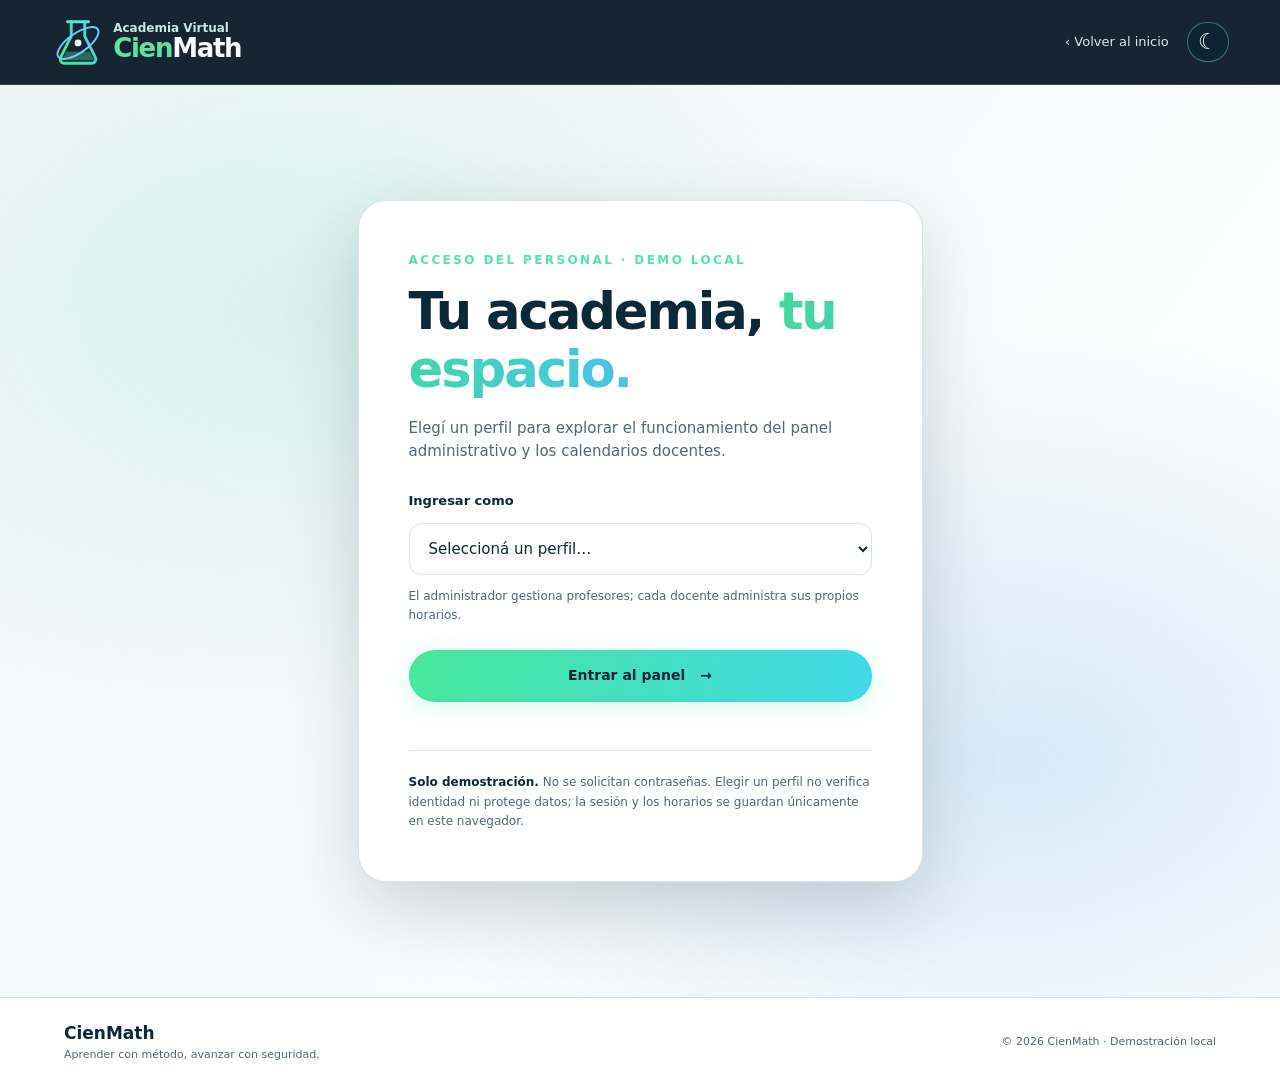
==== acceso.html @ b549e8f7 "Initial commit" ====
<!doctype html>
<html lang="es">
<head>
<meta charset="utf-8"><meta name="viewport" content="width=device-width,initial-scale=1">
<title>CienMath | Acceso del personal · Demo</title>
<script src="js/theme.js"></script>
<link rel="stylesheet" href="css/lobby.css"><link rel="stylesheet" href="css/acceso.css">
</head>
<body>
<header class="lobby-header"><div class="header-inner">
  <a class="identity" href="index.html" aria-label="Volver a CienMath"><svg class="identity-icon" viewBox="0 0 56 56" aria-hidden="true"><defs><linearGradient id="logoG" x1="0" x2="1" y1="1" y2="0"><stop stop-color="#45e88c"/><stop offset="1" stop-color="#43d7f5"/></linearGradient></defs><path d="M21 7v15L10 44a4 4 0 0 0 3.6 6h28.8a4 4 0 0 0 3.6-6L35 22V7" fill="none" stroke="url(#logoG)" stroke-width="3" stroke-linecap="round"/><path d="M16 38h24l5 9H11z" fill="#40e49e" opacity=".38"/><path d="M17 7h22" stroke="#55e5d8" stroke-width="3" stroke-linecap="round"/><ellipse cx="28" cy="29" rx="25" ry="10" fill="none" stroke="#70c9ff" stroke-width="2" transform="rotate(-35 28 29)"/><circle cx="28" cy="29" r="3.5" fill="#f3ffff"/></svg><span class="identity-type"><small>Academia Virtual</small><strong><em>Cien</em>Math</strong></span></a>
  <div class="access-header-right"><a class="access-home" href="index.html">‹ Volver al inicio</a><button class="theme-control" data-theme-toggle aria-label="Cambiar tema" type="button">☾</button></div>
</div></header>
<main class="access-main">
  <div class="access-aura" aria-hidden="true"></div>
  <section class="access-panel" aria-labelledby="access-title">
    <p class="kicker">ACCESO DEL PERSONAL · DEMO LOCAL</p>
    <h1 id="access-title">Tu academia, <span>tu espacio.</span></h1>
    <p class="access-intro">Elegí un perfil para explorar el funcionamiento del panel administrativo y los calendarios docentes.</p>
    <form id="access-form">
      <label for="access-profile">Ingresar como</label>
      <select id="access-profile" required aria-describedby="access-role-hint"></select>
      <p id="access-role-hint" class="access-hint">El administrador gestiona profesores; cada docente administra sus propios horarios.</p>
      <button class="cta primary access-submit" type="submit">Entrar al panel <span aria-hidden="true">→</span></button>
      <p id="access-feedback" role="status" aria-live="polite" class="access-feedback"></p>
    </form>
    <div class="access-notice"><strong>Solo demostración.</strong> No se solicitan contraseñas. Elegir un perfil no verifica identidad ni protege datos; la sesión y los horarios se guardan únicamente en este navegador.</div>
  </section>
</main>
<footer class="lobby-footer"><div class="footer-inner"><div><strong>CienMath</strong><span>Aprender con método, avanzar con seguridad.</span></div><small>© 2026 CienMath · Demostración local</small></div></footer>
<script type="module" src="js/acceso.js"></script>
</body></html>
---- css/lobby.css ----
/* CIENMATH · Lobby institucional V13.8.18 · CSS aislado de las herramientas */
:root{color-scheme:light;--page:#f1f7f8;--surface:#fff;--ink:#0c293a;--muted:#506778;--edge:rgba(29,94,104,.17);--card:#fff;--accent:#159f80;--accent2:#1e9dc4}
:root.dark{color-scheme:dark;--page:#061322;--surface:#091b2d;--ink:#f4faff;--muted:#b3c8d6;--edge:rgba(115,214,226,.18);--card:#0c2136;--accent:#52e5a0;--accent2:#52cfff}
*{box-sizing:border-box}html{scroll-behavior:smooth;scroll-padding-top:94px}body{margin:0;background:var(--page);color:var(--ink);font:15px/1.55 system-ui,-apple-system,'Segoe UI',sans-serif;overflow-x:hidden}button,a{font:inherit}a{color:inherit;text-decoration:none}button{cursor:pointer}button:focus-visible,a:focus-visible{outline:3px solid #5deec4;outline-offset:4px}button:disabled{cursor:not-allowed}h1,h2,h3,p{margin-top:0}h1,h2,h3{line-height:1.13;letter-spacing:-.04em}h2{font-size:clamp(2rem,3.2vw,3.4rem)}.skip-link{position:absolute;left:-9999px}.skip-link:focus{left:12px;top:12px;z-index:999;background:white;color:#123;padding:12px}
.lobby-header{position:sticky;top:0;z-index:80;background:rgba(5,18,33,.92);border-bottom:1px solid rgba(89,198,214,.21);backdrop-filter:blur(22px);-webkit-backdrop-filter:blur(22px);color:#f2f9ff}.header-inner{max-width:1500px;margin:auto;min-height:84px;padding:10px clamp(18px,4vw,58px);display:flex;align-items:center;gap:clamp(12px,2.2vw,34px)}.identity{display:flex;align-items:center;gap:8px;flex-shrink:0}.identity-icon{width:54px;height:54px}.identity-type{display:flex;flex-direction:column;line-height:1.03}.identity-type small{font-size:12px;font-weight:550;color:#cce7e8}.identity-type strong{font-size:26px;letter-spacing:-.05em}.identity-type em{font-style:normal;color:#5de4a1}.site-nav{display:flex;align-items:center;gap:clamp(12px,1.6vw,27px);margin-left:auto}.site-nav a{font-size:13px;color:#d1e2ea;white-space:nowrap;transition:color .2s}.site-nav a:hover,.site-nav a.active{color:#58e7ae}.site-nav a.active:after{content:'';display:block;height:2px;background:#55e7ae;border-radius:5px;margin-top:5px}.header-actions{display:flex;align-items:center;gap:10px}.theme-control,.access-button{color:#ecffff;background:rgba(10,37,53,.55);border:1px solid rgba(98,225,222,.44);border-radius:999px;min-height:40px;transition:transform .2s,box-shadow .2s}.theme-control{width:42px;font-size:22px}.access-button{display:flex;align-items:center;gap:8px;padding:0 16px;font-weight:650;font-size:13px}.access-button svg{width:17px;height:17px;stroke:#73e8e1;stroke-width:1.8;fill:none}.theme-control:hover,.access-button:hover{transform:translateY(-2px);box-shadow:0 0 20px rgba(58,220,198,.25)}.micro-demo{font-size:9px;color:#90b9c9;font-weight:500;letter-spacing:.04em}.mobile-menu{display:none}
.hero{position:relative;isolation:isolate;min-height:620px;background:radial-gradient(ellipse at 70% 35%,#103d53 0,transparent 50%),linear-gradient(125deg,#061223 4%,#071e32 65%,#073847 100%);color:#f6fcff;overflow:hidden}.hero-art{position:absolute;z-index:-1;right:-1%;top:0;width:min(60%,920px);height:100%;background-image:linear-gradient(90deg,#07172a 0%,rgba(7,23,42,.1) 21%,transparent 55%),url('../assets/cienmath-ciencia-hero.webp');background-position:center,center;background-size:cover,cover;opacity:.97;mask-image:linear-gradient(to right,transparent 0%,black 23%);-webkit-mask-image:linear-gradient(to right,transparent 0%,black 23%)}.hero-glow{position:absolute;z-index:-1;inset:0;background:radial-gradient(ellipse at 5% 90%,rgba(4,158,135,.16),transparent 38%),linear-gradient(90deg,rgba(5,16,32,.95) 0%,rgba(5,16,32,.9) 34%,transparent 65%)}.hero-inner{max-width:1500px;min-height:620px;margin:auto;padding:clamp(80px,9vw,145px) clamp(22px,6.5vw,105px) 85px;display:flex;align-items:center}.hero-copy{max-width:800px;position:relative;z-index:2}.eyebrow,.kicker{font-size:12px;letter-spacing:.2em;font-weight:800;color:#55e3ac}.eyebrow{display:flex;align-items:center;gap:12px;margin-bottom:28px}.eyebrow-line{display:inline-block;width:32px;height:2px;background:#54e3a6}.hero h1{font-size:clamp(2.5rem,5.1vw,5.5rem);max-width:890px;letter-spacing:-.055em;margin-bottom:25px;text-wrap:balance}.hero h1 span,.content-section h2 span,.closing h2 span{background:linear-gradient(95deg,#57e79a 5%,#50d3e8 56%,#75b7ff 100%);-webkit-background-clip:text;background-clip:text;color:transparent}.hero-description{font-size:clamp(1rem,1.3vw,1.22rem);line-height:1.5;color:#d1e2ec;max-width:565px;margin-bottom:26px}.subjects-line{display:flex;align-items:center;gap:0;flex-wrap:wrap;margin-bottom:33px}.subjects-line span{font-size:13px;padding:0 15px;border-right:1px solid rgba(132,222,224,.3);white-space:nowrap}.subjects-line span:first-child{padding-left:0}.subjects-line span:last-child{border:0}.hero-buttons,.schedule-actions{display:flex;align-items:center;gap:14px;flex-wrap:wrap}.cta{display:inline-flex;align-items:center;justify-content:center;gap:15px;border-radius:999px;min-height:52px;padding:12px 25px;font-size:14px;font-weight:750;transition:transform .22s,box-shadow .22s;white-space:nowrap}.cta:hover{transform:translateY(-3px)}.cta.primary{background:linear-gradient(105deg,#48e79a,#40d9e8);color:#032536;box-shadow:0 5px 24px rgba(47,229,171,.2)}.cta.primary:hover{box-shadow:0 9px 32px rgba(47,229,171,.4)}.cta.outline{border:1px solid #5bd7df;color:#f1fcff;background:rgba(4,25,45,.55)}.cta.outline:hover{box-shadow:0 0 22px rgba(74,209,227,.2)}.cta small{font-size:9px;opacity:.72;font-weight:600}.hero-note{font-size:11px;color:#a1c0ce;margin-top:25px;margin-bottom:0}.pulse{display:inline-block;width:7px;height:7px;border-radius:50%;background:#52e4a6;box-shadow:0 0 11px #52e4a6;margin-right:8px}.hero-bottom-light{position:absolute;bottom:0;left:0;right:0;height:3px;background:linear-gradient(90deg,transparent,#27a7a4,transparent);opacity:.6}
.benefits{background:linear-gradient(180deg,#06172a,#071b2f);color:#f4fbff;border-top:1px solid rgba(115,223,227,.1);border-bottom:1px solid rgba(115,223,227,.15)}.benefits-inner{max-width:1400px;margin:auto;padding:25px 40px;display:grid;grid-template-columns:repeat(4,1fr)}.benefit{display:flex;align-items:center;gap:14px;padding:6px 26px;border-right:1px solid rgba(111,221,226,.25)}.benefit:last-child{border:0}.benefit-icon{width:44px;height:44px;display:grid;place-items:center;flex-shrink:0;border:1px solid #32cbb7;border-radius:50%;color:#55e4bd;font-size:27px}.benefit b,.benefit small{display:block}.benefit b{font-size:13px}.benefit small{color:#a8c3d1;font-size:11px}
.content-section{max-width:1440px;margin:auto;padding:95px clamp(22px,5vw,75px);scroll-margin-top:86px}.kicker{margin-bottom:13px}.academy-section{display:grid;grid-template-columns:.9fr 1.4fr;gap:48px;align-items:center}.section-heading h2{max-width:550px}.section-heading>p:last-child,.section-title-row>p,.schedule-panel p,.closing p{color:var(--muted);max-width:560px}.subject-cards{display:grid;grid-template-columns:repeat(4,minmax(0,1fr));gap:13px}.subject-card{min-height:240px;border:1px solid var(--edge);border-radius:22px;background:linear-gradient(145deg,rgba(34,179,168,.08),var(--card));padding:28px 16px 20px;text-align:center;display:flex;flex-direction:column;align-items:center;justify-content:center;transition:transform .25s,border-color .25s,box-shadow .25s}.subject-card:hover{transform:translateY(-6px);border-color:rgba(80,221,186,.6);box-shadow:0 14px 40px rgba(2,22,39,.18)}.subject-symbol{font-size:57px;line-height:1;color:#47d5d5;text-shadow:0 0 24px rgba(57,212,198,.4)}.biology .subject-symbol{color:#58e99c}.chemistry .subject-symbol{color:#9ad5ef}.mathematics .subject-symbol{color:#78bbf8}.subject-card h3{font-size:17px;margin:22px 0 9px}.subject-card p{color:var(--muted);font-size:12px;margin:0}.programs-section{padding-top:25px}.section-title-row{display:flex;align-items:end;justify-content:space-between;gap:24px;margin-bottom:30px}.section-title-row h2{margin:0}.section-title-row>p{max-width:310px;margin:0}.program-grid{display:grid;grid-template-columns:repeat(2,minmax(0,1fr));gap:22px}.program-card{position:relative;overflow:hidden;min-height:350px;border-radius:25px;border:1px solid var(--edge);padding:34px;background:radial-gradient(circle at 92% 10%,rgba(44,207,184,.14),transparent 48%),var(--card)}.program-card.featured{background:radial-gradient(circle at 92% 10%,rgba(54,153,238,.21),transparent 52%),var(--card)}.program-top{display:flex;justify-content:space-between;align-items:center}.program-tag{border:1px solid rgba(55,209,163,.36);border-radius:99px;padding:5px 12px;font-size:11px;color:var(--accent);letter-spacing:.1em;font-weight:750}.program-art{font-size:52px;color:rgba(80,224,206,.45)}.program-card h3{font-size:clamp(1.35rem,2vw,2rem);max-width:470px;margin:8px 0 14px}.program-card>p{color:var(--muted);max-width:480px}.program-dates{display:flex;gap:8px;flex-wrap:wrap;margin:20px 0}.program-dates span{border:1px solid var(--edge);border-radius:10px;padding:6px 10px;color:var(--muted);font-size:11px}.program-link{color:var(--accent);font-weight:750;font-size:13px}.program-link span{margin-left:10px}.disclaimer{font-size:11px;color:var(--muted);margin-top:14px}.schedule-section{padding-top:30px}.schedule-panel{display:grid;grid-template-columns:1.15fr .85fr;align-items:center;gap:35px;border:1px solid var(--edge);border-radius:28px;padding:clamp(28px,5vw,60px);background:linear-gradient(110deg,rgba(38,200,158,.08),rgba(32,121,207,.08));overflow:hidden}.schedule-panel h2{max-width:610px}.schedule-actions{margin-top:25px}.text-button{background:transparent;border:0;color:var(--accent);font-weight:700;padding:12px}.text-button small{font-size:9px;color:var(--muted)}.schedule-visual{max-width:400px;width:100%;justify-self:center;transform:rotate(3deg);border:1px solid rgba(89,205,226,.35);border-radius:20px;padding:23px;background:linear-gradient(135deg,#0b2943,#0a3641);box-shadow:0 22px 70px rgba(0,24,44,.25);color:white}.calendar-head{display:flex;justify-content:space-between;font-weight:700;font-size:13px;margin-bottom:23px}.calendar-bars{display:grid;grid-template-columns:repeat(3,1fr);gap:9px}.calendar-bars i{height:38px;border:1px solid rgba(70,208,210,.28);border-radius:7px;background:linear-gradient(145deg,rgba(72,227,159,.27),rgba(73,155,224,.1))}.calendar-bars i:nth-child(2),.calendar-bars i:nth-child(6){background:linear-gradient(135deg,#2de4a4,#36b5df)}.calendar-floating{display:block;color:#8be7cd;font-size:11px;margin-top:16px}.info-section{padding-top:35px}.info-grid{display:grid;grid-template-columns:repeat(3,1fr);gap:20px}.info-card{padding:30px;border-radius:22px;border:1px solid var(--edge);background:var(--card)}.info-symbol{font-size:30px;color:var(--accent)}.info-card h3{font-size:20px;margin:20px 0 12px}.info-card p{color:var(--muted);font-size:13px}.info-card small{font-size:11px;color:var(--muted)}.info-card button{background:none;border:0;color:var(--accent);padding:0;font-weight:750;font-size:12px}.closing{max-width:1300px;margin:0 auto 70px;padding:50px clamp(25px,5vw,65px);display:flex;align-items:center;justify-content:space-between;gap:30px;border-radius:25px;border:1px solid var(--edge);background:linear-gradient(115deg,rgba(35,182,156,.12),rgba(43,120,218,.1))}.closing h2{margin-bottom:13px}.closing p:last-child{margin-bottom:0}.lobby-footer{border-top:1px solid var(--edge);background:var(--surface)}.footer-inner{max-width:1440px;margin:auto;padding:22px clamp(22px,5vw,75px);display:flex;align-items:center;justify-content:space-between;gap:25px}.footer-inner>div:first-child{display:flex;flex-direction:column}.footer-inner strong{font-size:17px}.footer-inner span,.footer-inner small{font-size:11px;color:var(--muted)}.footer-links{display:flex;gap:20px}.footer-links a{font-size:12px;color:var(--muted)}.footer-links a:hover{color:var(--accent)}
.lobby-dialog{width:min(510px,calc(100% - 30px));border:1px solid rgba(89,217,206,.38);border-radius:24px;padding:0;background:var(--card);color:var(--ink);box-shadow:0 24px 90px rgba(0,0,0,.38)}.lobby-dialog::backdrop{background:rgba(0,10,22,.76);backdrop-filter:blur(6px)}.dialog-inner{padding:35px;position:relative}.dialog-close{position:absolute;right:18px;top:14px;border:0;background:transparent;color:var(--muted);font-size:30px}.dialog-inner h2{font-size:28px}.dialog-inner p:not(.kicker){color:var(--muted)}.dialog-inner small,.dialog-footnote{color:var(--muted);font-size:11px}.dialog-links{display:grid;gap:10px;margin:25px 0}.dialog-links a{display:flex;justify-content:space-between;align-items:center;border:1px solid var(--edge);border-radius:12px;padding:15px;color:var(--accent);font-weight:700}.dialog-links a:hover{background:rgba(61,218,180,.08)}#info-dialog-body ul{padding-left:20px;color:var(--muted)}#info-dialog-body li{margin:8px 0}
:root:not(.dark) .hero,:root:not(.dark) .benefits,:root:not(.dark) .lobby-header{color:#f4fbff}:root:not(.dark) .subject-card{box-shadow:0 8px 22px rgba(17,80,93,.04)}
@media(max-width:1220px){.header-inner{gap:13px}.site-nav{gap:13px}.site-nav a{font-size:12px}.identity-type strong{font-size:22px}.identity-icon{width:44px}.academy-section{grid-template-columns:1fr}.subject-cards{max-width:900px}.hero-art{width:64%;opacity:.75}}
@media(max-width:980px){.mobile-menu{display:flex;flex-direction:column;gap:5px;order:3;border:1px solid rgba(98,225,222,.44);border-radius:10px;background:transparent;padding:11px}.mobile-menu span{display:block;width:20px;height:2px;background:#e9fcff}.header-actions{margin-left:auto}.site-nav{display:none;position:absolute;top:100%;left:0;right:0;padding:15px 25px 25px;background:#081b2e;box-shadow:0 18px 24px rgba(0,0,0,.22);flex-direction:column;align-items:stretch;gap:14px}.site-nav.open{display:flex}.site-nav a{font-size:14px}.site-nav a.active:after{display:none}.hero-art{right:-22%;width:86%;opacity:.48}.hero-glow{background:linear-gradient(90deg,rgba(5,16,32,.95),rgba(5,16,32,.65))}.hero h1{font-size:clamp(2.6rem,6vw,4.5rem)}.benefits-inner{grid-template-columns:repeat(2,1fr);gap:20px}.benefit:nth-child(2){border:0}.info-grid{grid-template-columns:1fr 1fr}.info-card:last-child{grid-column:span 2}.closing{margin-left:20px;margin-right:20px}}
@media(max-width:680px){.header-inner{min-height:68px;padding:8px 15px}.identity-icon{width:39px;height:39px}.identity-type strong{font-size:20px}.identity-type small{font-size:9px}.access-button{padding:0 11px;min-height:36px;font-size:12px}.access-button svg{display:none}.theme-control{width:36px;min-height:36px}.mobile-menu{padding:8px}.hero{min-height:590px}.hero-inner{min-height:590px;padding:70px 22px 60px}.hero-art{right:-70%;width:155%;opacity:.34}.hero-glow{background:linear-gradient(90deg,rgba(5,16,32,.94),rgba(5,16,32,.65))}.hero h1{font-size:clamp(2.5rem,9vw,3.5rem)}.eyebrow{font-size:10px;letter-spacing:.12em}.hero-description{font-size:15px}.subjects-line{gap:10px 0}.subjects-line span{font-size:11px;padding:0 9px}.hero-buttons{align-items:stretch}.cta{min-height:48px;padding:10px 18px;font-size:12px}.hero-note{font-size:10px}.benefits-inner{padding:24px 15px;gap:12px}.benefit{padding:5px 8px;gap:9px}.benefit-icon{width:35px;height:35px;font-size:20px}.benefit b{font-size:11px}.benefit small{font-size:10px}.content-section{padding:62px 20px}.subject-cards{grid-template-columns:repeat(2,minmax(0,1fr));gap:10px}.subject-card{min-height:185px;padding:18px 9px}.subject-symbol{font-size:43px}.subject-card h3{font-size:15px;margin-top:12px}.subject-card p{font-size:11px}.section-title-row{align-items:start;flex-direction:column;gap:12px}.program-grid{grid-template-columns:1fr}.program-card{padding:25px;min-height:320px}.schedule-panel{grid-template-columns:1fr;padding:25px}.schedule-visual{max-width:320px}.info-grid{grid-template-columns:1fr}.info-card:last-child{grid-column:auto}.closing{flex-direction:column;align-items:start;padding:30px 24px;margin:0 20px 40px}.footer-inner{flex-direction:column;align-items:start;gap:14px;padding:25px 20px}.footer-links{flex-wrap:wrap}}
@media(prefers-reduced-motion:reduce){html{scroll-behavior:auto}*,*:before,*:after{transition:none!important;animation:none!important}}
---- css/acceso.css ----
/* CienMath · Acceso demo. Hereda identidad y tema del lobby. */
.access-header-right{margin-left:auto;display:flex;align-items:center;gap:18px}.access-home{color:#d5edf2;font-size:13px}.access-home:hover{color:#55e4b1}.access-logo{font-size:36px;color:#54e9aa;line-height:1}.access-main{min-height:calc(100vh - 165px);padding:clamp(55px,9vw,125px) 20px;display:grid;place-items:center;position:relative;isolation:isolate;overflow:hidden}.access-aura{position:absolute;inset:0;z-index:-1;background:radial-gradient(ellipse at 24% 25%,rgba(60,202,154,.15),transparent 43%),radial-gradient(ellipse at 80% 74%,rgba(37,139,218,.17),transparent 45%),linear-gradient(125deg,var(--page),var(--surface))}.access-panel{width:min(100%,565px);padding:clamp(26px,5vw,50px);border:1px solid var(--edge);border-radius:28px;background:var(--card);box-shadow:0 25px 75px rgba(0,25,45,.18)}.access-panel h1{font-size:clamp(2.25rem,4vw,3.8rem);margin-bottom:18px}.access-panel h1 span{background:linear-gradient(100deg,#43d99b,#45c5e8);color:transparent;background-clip:text}.access-intro,.access-hint{color:var(--muted)}.access-intro{margin-bottom:28px}.access-panel form{display:grid;gap:12px}.access-panel label{font-weight:750;font-size:13px}.access-panel select{width:100%;min-height:52px;border:1px solid var(--edge);border-radius:13px;background:var(--surface);color:var(--ink);padding:10px 15px;font:inherit}.access-hint{font-size:12px;margin:0 0 8px}.access-submit{border:0;width:100%;margin-top:6px}.access-feedback{color:#e68572;font-size:12px;min-height:16px;margin:0}.access-notice{border-top:1px solid var(--edge);padding-top:22px;margin-top:20px;color:var(--muted);font-size:12px;line-height:1.6}.access-notice strong{color:var(--ink)}@media(max-width:600px){.access-panel{padding:25px 22px}.access-header-right{gap:10px}.access-home{font-size:11px}}
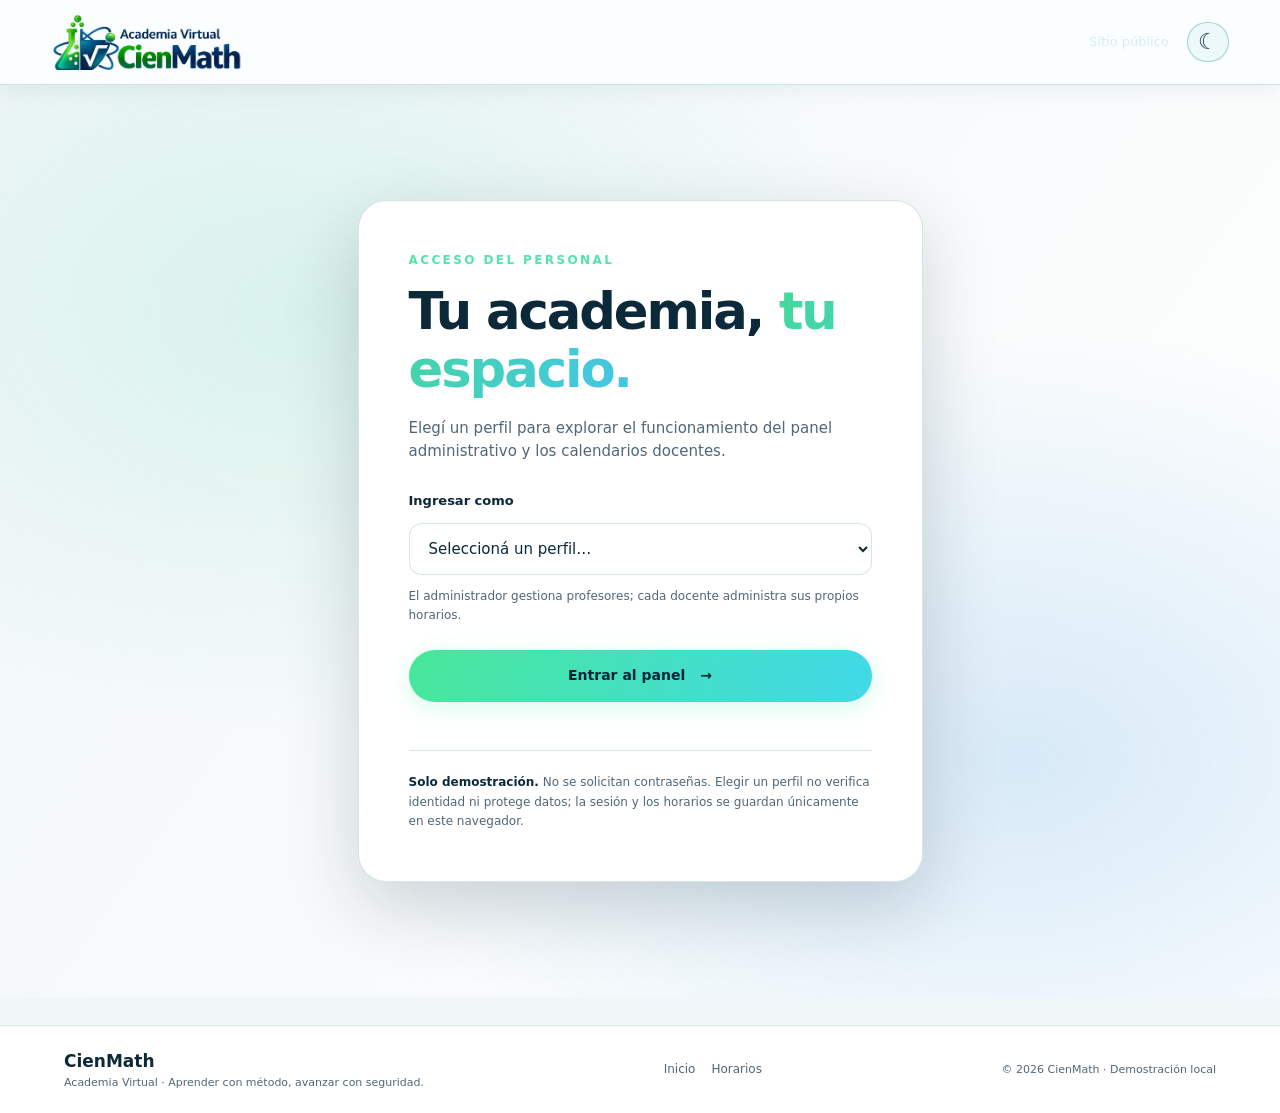
==== commit d5c08f93: "CienMath V13.8.25 - Actualización de primera entrega Actualización de interfaz, integración de Whats" ====
--- a/acceso.html
+++ b/acceso.html
@@ -1,20 +1,21 @@
 <!doctype html>
 <html lang="es">
 <head>
+  <link rel="icon" type="image/png" sizes="512x512" href="assets/cienmath-favicon.png">
+
 <meta charset="utf-8"><meta name="viewport" content="width=device-width,initial-scale=1">
-<title>CienMath | Acceso del personal · Demo</title>
+<title>CienMath | Acceso del personal</title>
 <script src="js/theme.js"></script>
 <link rel="stylesheet" href="css/lobby.css"><link rel="stylesheet" href="css/acceso.css">
+  <link rel="stylesheet" href="css/site-shell.css">
+  <script src="js/site-shell.js" defer></script>
 </head>
-<body>
-<header class="lobby-header"><div class="header-inner">
-  <a class="identity" href="index.html" aria-label="Volver a CienMath"><svg class="identity-icon" viewBox="0 0 56 56" aria-hidden="true"><defs><linearGradient id="logoG" x1="0" x2="1" y1="1" y2="0"><stop stop-color="#45e88c"/><stop offset="1" stop-color="#43d7f5"/></linearGradient></defs><path d="M21 7v15L10 44a4 4 0 0 0 3.6 6h28.8a4 4 0 0 0 3.6-6L35 22V7" fill="none" stroke="url(#logoG)" stroke-width="3" stroke-linecap="round"/><path d="M16 38h24l5 9H11z" fill="#40e49e" opacity=".38"/><path d="M17 7h22" stroke="#55e5d8" stroke-width="3" stroke-linecap="round"/><ellipse cx="28" cy="29" rx="25" ry="10" fill="none" stroke="#70c9ff" stroke-width="2" transform="rotate(-35 28 29)"/><circle cx="28" cy="29" r="3.5" fill="#f3ffff"/></svg><span class="identity-type"><small>Academia Virtual</small><strong><em>Cien</em>Math</strong></span></a>
-  <div class="access-header-right"><a class="access-home" href="index.html">‹ Volver al inicio</a><button class="theme-control" data-theme-toggle aria-label="Cambiar tema" type="button">☾</button></div>
-</div></header>
+<body data-cm-page="acceso">
+<div data-cm-header></div>
 <main class="access-main">
   <div class="access-aura" aria-hidden="true"></div>
   <section class="access-panel" aria-labelledby="access-title">
-    <p class="kicker">ACCESO DEL PERSONAL · DEMO LOCAL</p>
+    <p class="kicker">ACCESO DEL PERSONAL</p>
     <h1 id="access-title">Tu academia, <span>tu espacio.</span></h1>
     <p class="access-intro">Elegí un perfil para explorar el funcionamiento del panel administrativo y los calendarios docentes.</p>
     <form id="access-form">
@@ -27,6 +28,6 @@
     <div class="access-notice"><strong>Solo demostración.</strong> No se solicitan contraseñas. Elegir un perfil no verifica identidad ni protege datos; la sesión y los horarios se guardan únicamente en este navegador.</div>
   </section>
 </main>
-<footer class="lobby-footer"><div class="footer-inner"><div><strong>CienMath</strong><span>Aprender con método, avanzar con seguridad.</span></div><small>© 2026 CienMath · Demostración local</small></div></footer>
+<div data-cm-footer></div>
 <script type="module" src="js/acceso.js"></script>
 </body></html>
--- a/css/site-shell.css
+++ b/css/site-shell.css
@@ -0,0 +1,111 @@
+/* CienMath V13.8.23: identidad compartida, aislada de los estilos de formularios y calendarios. */
+.cm-brand{display:inline-flex;align-items:center;flex-shrink:0;line-height:1;text-decoration:none!important;max-width:100%;}
+.cm-brand img{display:block;width:clamp(148px,16vw,192px);height:auto;max-width:100%;object-fit:contain;}
+.cm-header .header-inner{gap:clamp(10px,1.8vw,26px)}
+.cm-header .cm-brand{min-width:0}
+.cm-tool-header .cm-brand img{width:clamp(148px,15vw,178px)}
+.cm-tool-header .cm-tool-identity{min-width:0;display:flex;flex-direction:column;gap:2px}
+.cm-tool-header .cm-tool-identity .muted{font-size:11px;line-height:1.2}
+.cm-tool-header .site-header-actions,.cm-tool-header .teachers-nav{display:flex;align-items:center;justify-content:flex-end;flex-wrap:wrap;gap:8px}
+.cm-footer{margin-top:28px}
+.shell>.cm-footer{border:1px solid var(--line);border-radius:14px;background:var(--surface);}
+.shell>.cm-footer .footer-inner{padding:16px 22px;max-width:none}
+.shell>.cm-footer .footer-inner strong{color:var(--ink)}
+.shell>.cm-footer .footer-inner span,.shell>.cm-footer .footer-inner small,.shell>.cm-footer .footer-links a{color:var(--muted)}
+.cm-footer .footer-links{display:flex;gap:16px;flex-wrap:wrap}
+@media(max-width:980px){.cm-header .header-inner{gap:9px}.cm-header .cm-brand img{width:clamp(145px,22vw,185px)}}
+@media(max-width:680px){
+ .cm-header .cm-brand img{width:clamp(125px,35vw,160px)}
+ .cm-tool-header{gap:8px;flex-wrap:wrap}
+ .cm-tool-header .cm-brand img{width:150px}
+ .cm-tool-header .site-header-actions,.cm-tool-header .teachers-nav{gap:5px}
+ .cm-tool-header .cm-tool-identity .muted{font-size:10px}
+ .cm-header .header-inner{gap:6px}
+ .cm-footer .footer-inner{gap:12px}
+ .shell>.cm-footer .footer-inner{padding:15px}
+}
+@media(max-width:680px){
+  .cm-header:has(.panel-header-actions) .header-inner{flex-wrap:wrap}
+  .cm-header .panel-header-actions{width:100%;justify-content:flex-end}
+}
+
+/* V13.8.23 — La barra institucional sigue el modo global; el diseño del resto queda intacto. */
+:root:not(.dark) .cm-header.lobby-header {
+  background:rgba(250,254,255,.97);color:#123247;
+  border-bottom-color:rgba(29,123,143,.19);
+  box-shadow:0 5px 20px rgba(12,69,89,.07);
+}
+:root:not(.dark) .cm-header.lobby-header .site-nav a {color:#25485c}
+:root:not(.dark) .cm-header.lobby-header .site-nav a:hover,
+:root:not(.dark) .cm-header.lobby-header .site-nav a.active {color:#087f76}
+:root:not(.dark) .cm-header.lobby-header .theme-control,
+:root:not(.dark) .cm-header.lobby-header .access-button {
+  color:#174158;background:#edf8f8;border-color:rgba(20,132,143,.34);
+}
+:root:not(.dark) .cm-header.lobby-header .access-button svg {stroke:#087f76}
+:root:not(.dark) .cm-header.lobby-header .micro-demo {color:#496c7d}
+:root:not(.dark) .cm-header.lobby-header .mobile-menu {border-color:rgba(20,132,143,.34)}
+:root:not(.dark) .cm-header.lobby-header .mobile-menu span {background:#174158}
+:root:not(.dark) .cm-header.lobby-header .panel-admin-name {color:#456b79}
+:root:not(.dark) .cm-tool-header {background:color-mix(in srgb,var(--surface) 93%,var(--bg) 7%)}
+:root.dark .cm-tool-header {background:rgba(7,26,44,.94)}
+/* Anula el antiguo encabezado oscuro permanente de la página de reservas. */
+:root:not(.dark) .student-shell .student-top {
+  background:#f8fdfd;color:#173b4d;border-color:#cde1e5;
+  box-shadow:0 7px 24px rgba(0,37,52,.06);
+}
+:root:not(.dark) .student-shell .student-top .muted {color:#527180}
+:root:not(.dark) .student-shell .student-top .btn {
+  background:#edf8f8;border-color:rgba(20,132,143,.34);color:#174158;
+}
+@media(max-width:980px){
+  :root:not(.dark) .cm-header.lobby-header .site-nav {background:#f8fdfd;box-shadow:0 18px 24px rgba(5,44,64,.12)}
+}
+/* Mismo arte científico del lobby, suavizado con luz sin alterar la imagen original. */
+:root:not(.dark) .hero {
+  background:radial-gradient(ellipse at 78% 35%,#e0f8f4 0%,transparent 55%),
+             linear-gradient(125deg,#f7fdfd 5%,#eaf7fa 64%,#d7f3f1 100%);
+  color:#123247;
+}
+:root:not(.dark) .hero-art {
+  background-image:linear-gradient(90deg,#f7fdfd 0%,rgba(247,253,253,.68) 42%,rgba(247,253,253,.12) 100%),
+                   url('../assets/cienmath-ciencia-hero.webp');
+  opacity:.72;
+}
+:root:not(.dark) .hero-glow {
+  background:radial-gradient(ellipse at 5% 90%,rgba(4,158,135,.10),transparent 38%),
+             linear-gradient(90deg,rgba(248,253,253,.95) 0%,rgba(248,253,253,.72) 40%,transparent 75%);
+}
+:root:not(.dark) .hero-description,:root:not(.dark) .hero-note {color:#416474}
+:root:not(.dark) .hero h1 span {background:linear-gradient(95deg,#087b63 5%,#137a97 56%,#175a9b 100%);-webkit-background-clip:text;background-clip:text;color:transparent}
+:root:not(.dark) .hero .eyebrow {color:#078477}
+:root:not(.dark) .hero .eyebrow-line {background:#078477}
+:root:not(.dark) .hero .subjects-line span {border-color:rgba(20,111,123,.22)}
+:root:not(.dark) .hero .cta.outline {background:#fff;color:#16475c;border-color:#64b5bf}
+/* Segunda franja oscura en reservas: la misma ilustración, legible en modo claro. */
+:root:not(.dark) .student-shell .student-intro {
+  color:#123247;
+  background:linear-gradient(90deg,rgba(248,253,253,.98) 0%,rgba(239,250,250,.94) 46%,rgba(228,247,247,.65) 100%),
+             url('../assets/cienmath-ciencia-hero.webp') center right/cover;
+  border-color:#c9e4e4;
+}
+:root:not(.dark) .student-shell .student-intro h1 {color:#123247}
+:root:not(.dark) .student-shell .student-intro p:not(.student-eyebrow) {color:#416474}
+:root:not(.dark) .student-shell .student-intro .student-eyebrow {color:#078477}
+:root:not(.dark) .student-shell .student-intro-accent {color:#1688a7}
+
+/* V13.8.24 · Navegación unificada, sin alterar las herramientas. */
+#panel-admin-mode[hidden],#panel-teacher-mode[hidden]{display:none!important}
+.panel-teacher-grid{grid-template-columns:minmax(0,340px)}
+/* Identidad Bachillerato: el mismo naranja de la vista estudiantil.
+   Solo publicada y SIN reservas. Reservada conserva el violeta existente. */
+:root {--cm-bach-open:#b85824;--cm-bach-fill:rgba(204,100,38,.29)}
+:root.dark {--cm-bach-open:#f1a16d;--cm-bach-fill:rgba(236,125,58,.34)}
+.timecard.bach-class.published:not(.new):not(.booked),
+.weekcard.bach-class.published:not(.new):not(.booked){
+  background:var(--cm-bach-fill);border-color:var(--cm-bach-open);
+}
+.timecard.bach-class.published:not(.booked) .bach-label,
+.weekcard.bach-class.published:not(.booked) .bach-label{color:var(--cm-bach-open)}
+/* Solo vista diaria: aumentar ligeramente el nombre sin cambiar geometría. */
+.timecard.bach-class .bach-label{font-size:11.5px;font-weight:850}
